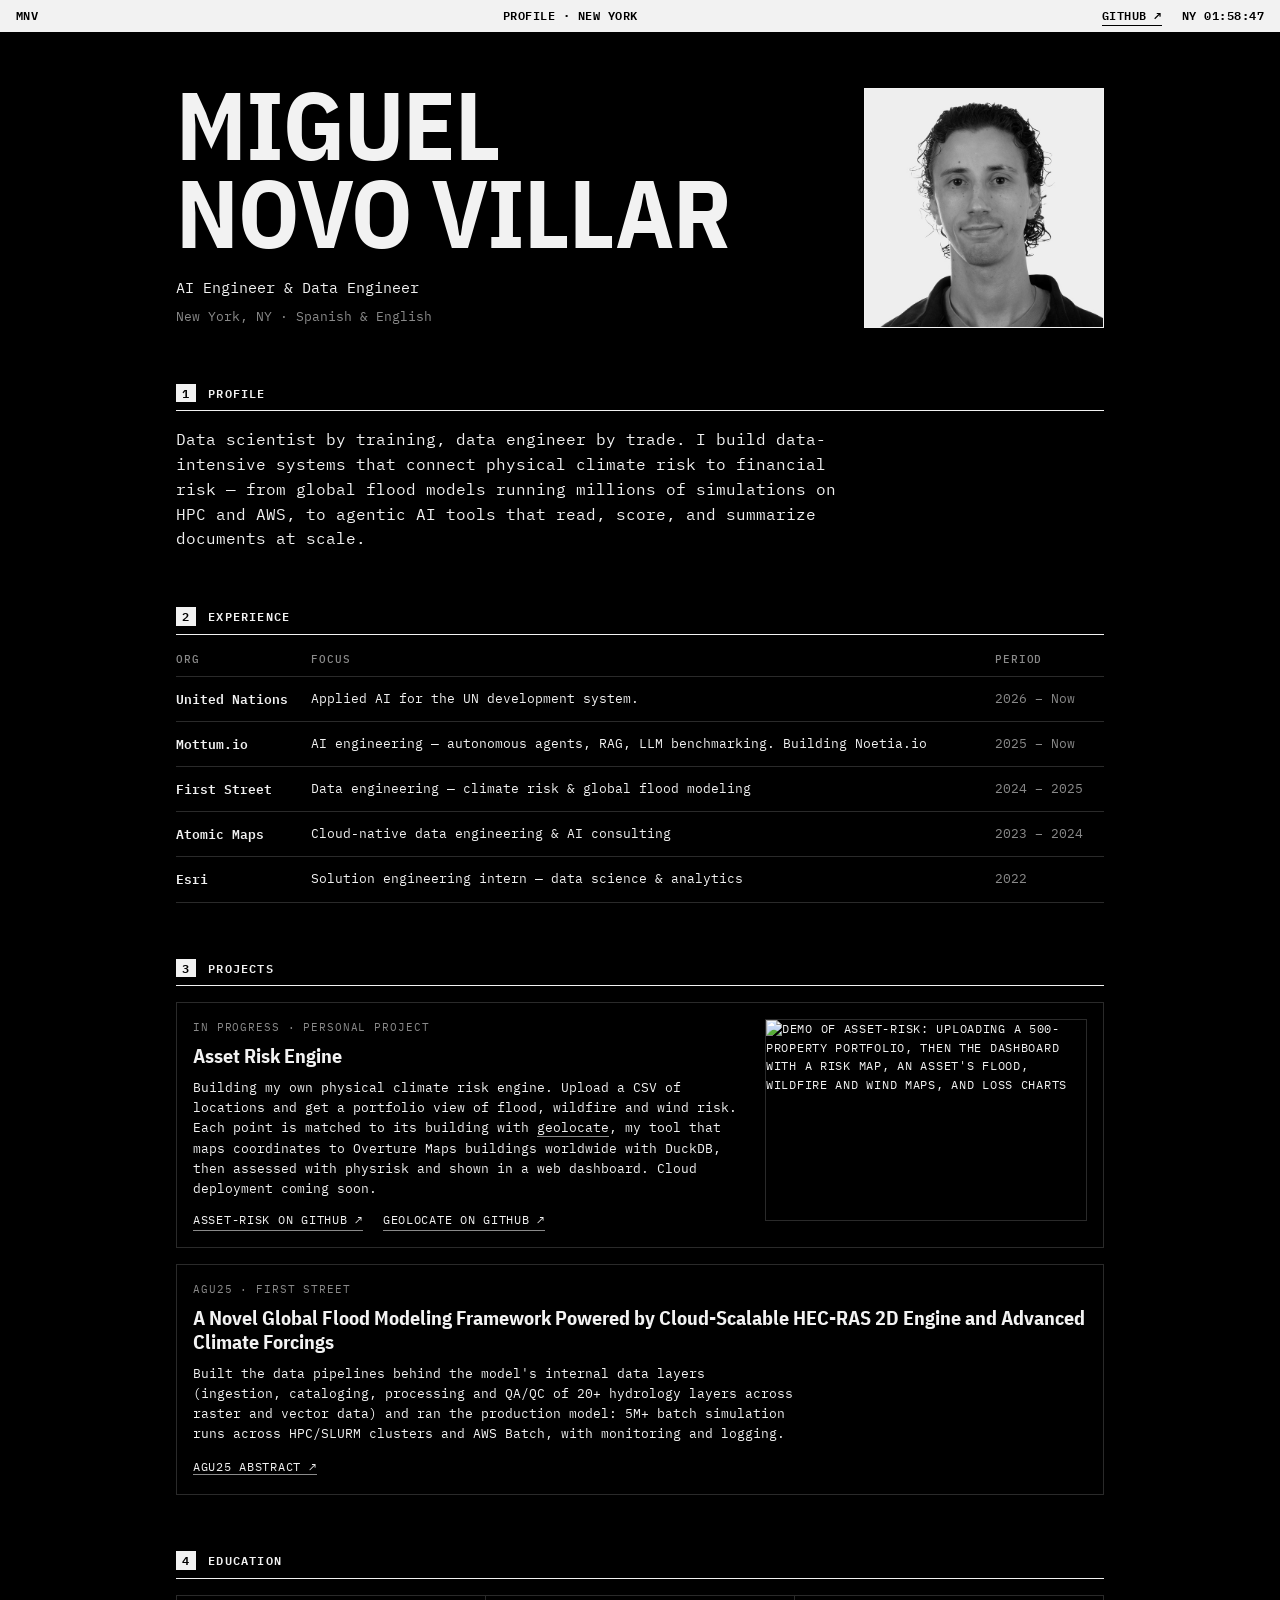
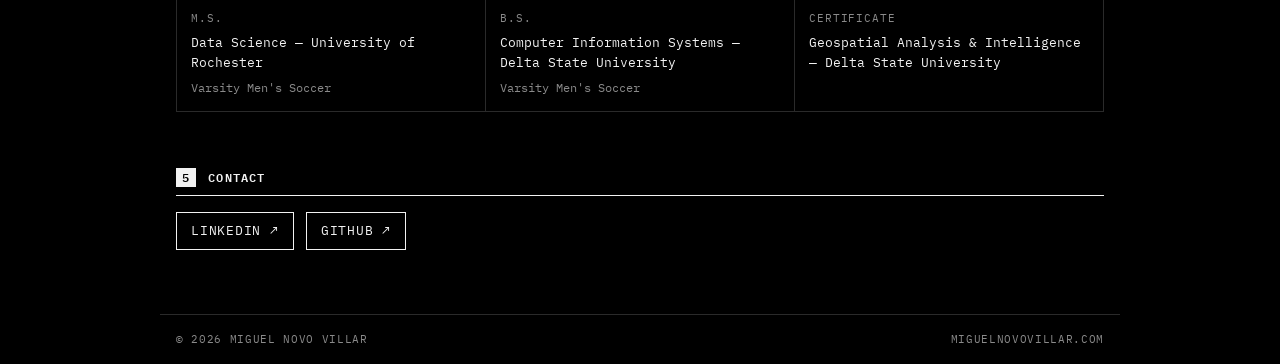
==== index.html @ 139afb35 "Enlarge demo GIF 15%, restore title size Co-Authored-By: Claude Opus 5.5 <noreply@anthropic.com>" ====
<!doctype html>
<html lang="en">
<head>
<meta charset="utf-8">
<meta name="viewport" content="width=device-width, initial-scale=1">
<title>Miguel Novo Villar</title>
<meta name="description" content="Miguel Novo Villar — AI & geospatial data engineer in New York. Climate risk, data-intensive systems, and agentic AI.">
<link rel="preconnect" href="https://fonts.googleapis.com">
<link rel="preconnect" href="https://fonts.gstatic.com" crossorigin>
<link href="https://fonts.googleapis.com/css2?family=IBM+Plex+Mono:wght@400;500;600&family=IBM+Plex+Sans+Condensed:wght@500;700&display=swap" rel="stylesheet">
<style>
  :root {
    --bg: #000;
    --fg: #f2f2f2;
    --dim: #8a8a8a;
    --line: #2a2a2a;
    --accent: #ffffff;      /* set to #fb8b1e for Bloomberg amber */
    --up: #ffffff;
    --mono: "IBM Plex Mono", ui-monospace, Menlo, Consolas, monospace;
    --sans: "IBM Plex Sans Condensed", "Arial Narrow", Arial, sans-serif;
  }
  * { box-sizing: border-box; }
  html, body { margin: 0; background: var(--bg); color: var(--fg); }
  body { font-family: var(--mono); font-size: 14px; line-height: 1.55; -webkit-font-smoothing: antialiased; }
  a { color: var(--fg); text-decoration: none; border-bottom: 1px solid var(--dim); }
  a:hover { background: var(--fg); color: var(--bg); border-color: var(--fg); }

  /* top status bar */
  .bar { display: flex; justify-content: space-between; gap: 16px; padding: 6px 16px;
         background: var(--fg); color: var(--bg); font-size: 12px; font-weight: 600;
         letter-spacing: .04em; text-transform: uppercase; }
  .bar-r { display: flex; gap: 20px; }
  #clock { font-variant-numeric: tabular-nums; }
  .bar a { color: var(--bg); border-bottom-color: var(--bg); }
  .bar a:hover { background: var(--bg); color: var(--fg); }


  main { max-width: 960px; margin: 0 auto; padding: 48px 16px 64px; }

  h1 { font-family: var(--sans); font-weight: 700; font-size: clamp(44px, 9vw, 96px);
       line-height: .92; letter-spacing: -.01em; text-transform: uppercase; margin: 0 0 20px; }
  .role { font-size: 15px; color: var(--fg); margin: 0 0 8px; }
  .loc { color: var(--dim); margin: 0; font-size: 13px; }

  .hero { display: grid; grid-template-columns: 1fr auto; gap: 32px; align-items: end; }
  .photo { display: block; width: 240px; height: 240px; object-fit: cover; border: 1px solid var(--fg); }
  @media (max-width: 640px) {
    .hero { gap: 16px; align-items: center; }
    .hero h1 { font-size: clamp(30px, 9.5vw, 44px); margin-bottom: 12px; }
    .hero .role { font-size: 13px; }
    .hero .loc { font-size: 12px; }
    .hero .photo { width: 96px; height: 96px; }
  }

  section { margin-top: 56px; }
  h2 { display: flex; align-items: baseline; gap: 12px; font-family: var(--mono); font-size: 12px;
       font-weight: 600; letter-spacing: .1em; text-transform: uppercase; margin: 0 0 16px;
       padding-bottom: 8px; border-bottom: 1px solid var(--fg); }
  h2 .n { color: var(--bg); background: var(--fg); padding: 0 6px; }

  .about p { font-size: 16px; max-width: 68ch; margin: 0 0 14px; }

  table { width: 100%; border-collapse: collapse; font-size: 13px; }
  th { text-align: left; color: var(--dim); font-weight: 500; font-size: 11px; letter-spacing: .08em;
       text-transform: uppercase; padding: 0 12px 8px 0; border-bottom: 1px solid var(--line); }
  td { padding: 12px 12px 12px 0; border-bottom: 1px solid var(--line); vertical-align: top; }
  td.org { font-weight: 600; white-space: nowrap; }
  td.dt { color: var(--dim); white-space: nowrap; font-variant-numeric: tabular-nums; }
  tr:hover td { background: #111; }

  .grid { display: grid; grid-template-columns: repeat(auto-fit, minmax(200px, 1fr)); gap: 1px;
          background: var(--line); border: 1px solid var(--line); }
  .cell { background: var(--bg); padding: 14px; }
  .cell .k { color: var(--dim); font-size: 11px; letter-spacing: .08em; text-transform: uppercase; margin-bottom: 6px; }
  .cell .v { font-size: 13px; }
  .cell .x { color: var(--dim); font-size: 12px; margin-top: 6px; }

  .proj { border: 1px solid var(--line); padding: 16px; }
  .proj .k { color: var(--dim); font-size: 11px; letter-spacing: .08em; text-transform: uppercase; margin-bottom: 8px; }
  .proj h3 { font-family: var(--sans); font-weight: 700; font-size: 20px; line-height: 1.2; margin: 0 0 10px; }
  .proj p { font-size: 13px; margin: 0 0 12px; max-width: 75ch; }
  .proj + .proj { margin-top: 16px; }
  .proj > a, .plinks a { font-size: 12px; text-transform: uppercase; letter-spacing: .06em; }
  .plinks { display: flex; flex-wrap: wrap; gap: 8px 20px; }
  .proj-media { display: grid; grid-template-columns: 1fr 322px; gap: 20px; align-items: start; }
  .proj .demo, .proj .demo:hover { border: 0; background: none; }
  .proj img { display: block; width: 100%; height: auto; border: 1px solid var(--line); }
  @media (max-width: 640px) { .proj-media { grid-template-columns: 1fr; } }

  .links { display: flex; flex-wrap: wrap; gap: 12px; }
  .links a { border: 1px solid var(--fg); padding: 8px 14px; font-size: 13px; text-transform: uppercase; letter-spacing: .06em; }

  footer { border-top: 1px solid var(--line); padding: 16px; color: var(--dim); font-size: 11px;
           display: flex; justify-content: space-between; gap: 16px; flex-wrap: wrap;
           max-width: 960px; margin: 0 auto; text-transform: uppercase; letter-spacing: .06em; }

  @media (max-width: 640px) {
    .bar span.hide-sm { display: none; }
    table thead { display: none; }
    table, tbody, tr, td { display: block; width: 100%; }
    tr { border-bottom: 1px solid var(--line); padding: 10px 0; }
    td { border: 0; padding: 2px 0; }
    td.org { white-space: normal; }
  }
</style>
</head>
<body>
  <div class="bar">
    <span>MNV</span>
    <span class="hide-sm">Profile · New York</span>
    <span class="bar-r"><a href="https://github.com/mnovovil" target="_blank" rel="noopener">GitHub ↗</a><span id="clock">NY --:--:--</span></span>
  </div>

  <main>
    <header class="hero">
      <div>
        <h1>Miguel<br>Novo Villar</h1>
        <p class="role">AI Engineer &amp; Data Engineer</p>
        <p class="loc">New York, NY · Spanish &amp; English</p>
      </div>
      <img class="photo" src="photo.jpg" alt="Portrait of Miguel Novo Villar" width="640" height="640">
    </header>

    <section class="about">
      <h2><span class="n">1</span> Profile</h2>
      <p>Data scientist by training, data engineer by trade. I build data-intensive systems that connect physical climate risk to financial risk — from global flood models running millions of simulations on HPC and AWS, to agentic AI tools that read, score, and summarize documents at scale.</p>
    </section>

    <section>
      <h2><span class="n">2</span> Experience</h2>
      <table>
        <thead><tr><th>Org</th><th>Focus</th><th>Period</th></tr></thead>
        <tbody>
          <tr><td class="org">United Nations</td><td>Applied AI for the UN development system.</td><td class="dt">2026 – Now</td></tr>
          <tr><td class="org">Mottum.io</td><td>AI engineering — autonomous agents, RAG, LLM benchmarking. Building Noetia.io</td><td class="dt">2025 – Now</td></tr>
          <tr><td class="org">First Street</td><td>Data engineering — climate risk &amp; global flood modeling</td><td class="dt">2024 – 2025</td></tr>
          <tr><td class="org">Atomic Maps</td><td>Cloud-native data engineering &amp; AI consulting</td><td class="dt">2023 – 2024</td></tr>
          <tr><td class="org">Esri</td><td>Solution engineering intern — data science &amp; analytics</td><td class="dt">2022</td></tr>
        </tbody>
      </table>
    </section>

    <section>
      <h2><span class="n">3</span> Projects</h2>
      <article class="proj proj-media">
        <div>
        <div class="k">In progress · Personal project</div>
        <h3>Asset Risk Engine</h3>
        <p>Building my own physical climate risk engine. Upload a CSV of locations and get a portfolio view of flood, wildfire and wind risk. Each point is matched to its building with <a href="https://github.com/mnovovil/geolocate" target="_blank" rel="noopener">geolocate</a>, my tool that maps coordinates to Overture Maps buildings worldwide with DuckDB, then assessed with physrisk and shown in a web dashboard. Cloud deployment coming soon.</p>
        <div class="plinks">
          <a href="https://github.com/mnovovil/asset-risk" target="_blank" rel="noopener">asset-risk on GitHub ↗</a>
          <a href="https://github.com/mnovovil/geolocate" target="_blank" rel="noopener">geolocate on GitHub ↗</a>
        </div>
        </div>
        <a class="demo" href="https://github.com/mnovovil/asset-risk#readme" target="_blank" rel="noopener"><img src="https://raw.githubusercontent.com/mnovovil/asset-risk/dev/docs/assets/demo.gif" alt="Demo of asset-risk: uploading a 500-property portfolio, then the dashboard with a risk map, an asset's flood, wildfire and wind maps, and loss charts" width="960" height="600" loading="lazy"></a>
      </article>
      <article class="proj">
        <div class="k">AGU25 · First Street</div>
        <h3>A Novel Global Flood Modeling Framework Powered by Cloud-Scalable HEC-RAS 2D Engine and Advanced Climate Forcings</h3>
        <p>Built the data pipelines behind the model's internal data layers (ingestion, cataloging, processing and QA/QC of 20+ hydrology layers across raster and vector data) and ran the production model: 5M+ batch simulation runs across HPC/SLURM clusters and AWS Batch, with monitoring and logging.</p>
        <a href="https://studio.m-anage.com/agu/agu25/meetingapp.cgi/Paper/1983244" target="_blank" rel="noopener">AGU25 abstract ↗</a>
      </article>
    </section>

    <section>
      <h2><span class="n">4</span> Education</h2>
      <div class="grid">
        <div class="cell"><div class="k">M.S.</div><div class="v">Data Science — University of Rochester</div><div class="x">Varsity Men's Soccer</div></div>
        <div class="cell"><div class="k">B.S.</div><div class="v">Computer Information Systems — Delta State University</div><div class="x">Varsity Men's Soccer</div></div>
        <div class="cell"><div class="k">Certificate</div><div class="v">Geospatial Analysis &amp; Intelligence — Delta State University</div></div>
      </div>
    </section>

    <section>
      <h2><span class="n">5</span> Contact</h2>
      <div class="links">
        <a href="https://www.linkedin.com/in/miguelnovovillar/" target="_blank" rel="noopener">LinkedIn ↗</a>
        <a href="https://github.com/mnovovil" target="_blank" rel="noopener">GitHub ↗</a>
      </div>
    </section>
  </main>

  <footer>
    <span>© <span id="yr">2026</span> Miguel Novo Villar</span>
    <span>miguelnovovillar.com</span>
  </footer>

<script>
  (function () {
    var el = document.getElementById('clock');
    function tick() {
      try {
        el.textContent = 'NY ' + new Date().toLocaleTimeString('en-US', { hour12: false, timeZone: 'America/New_York' });
      } catch (e) {}
    }
    tick(); setInterval(tick, 1000);
    document.getElementById('yr').textContent = new Date().getFullYear();
  })();
</script>
</body>
</html>
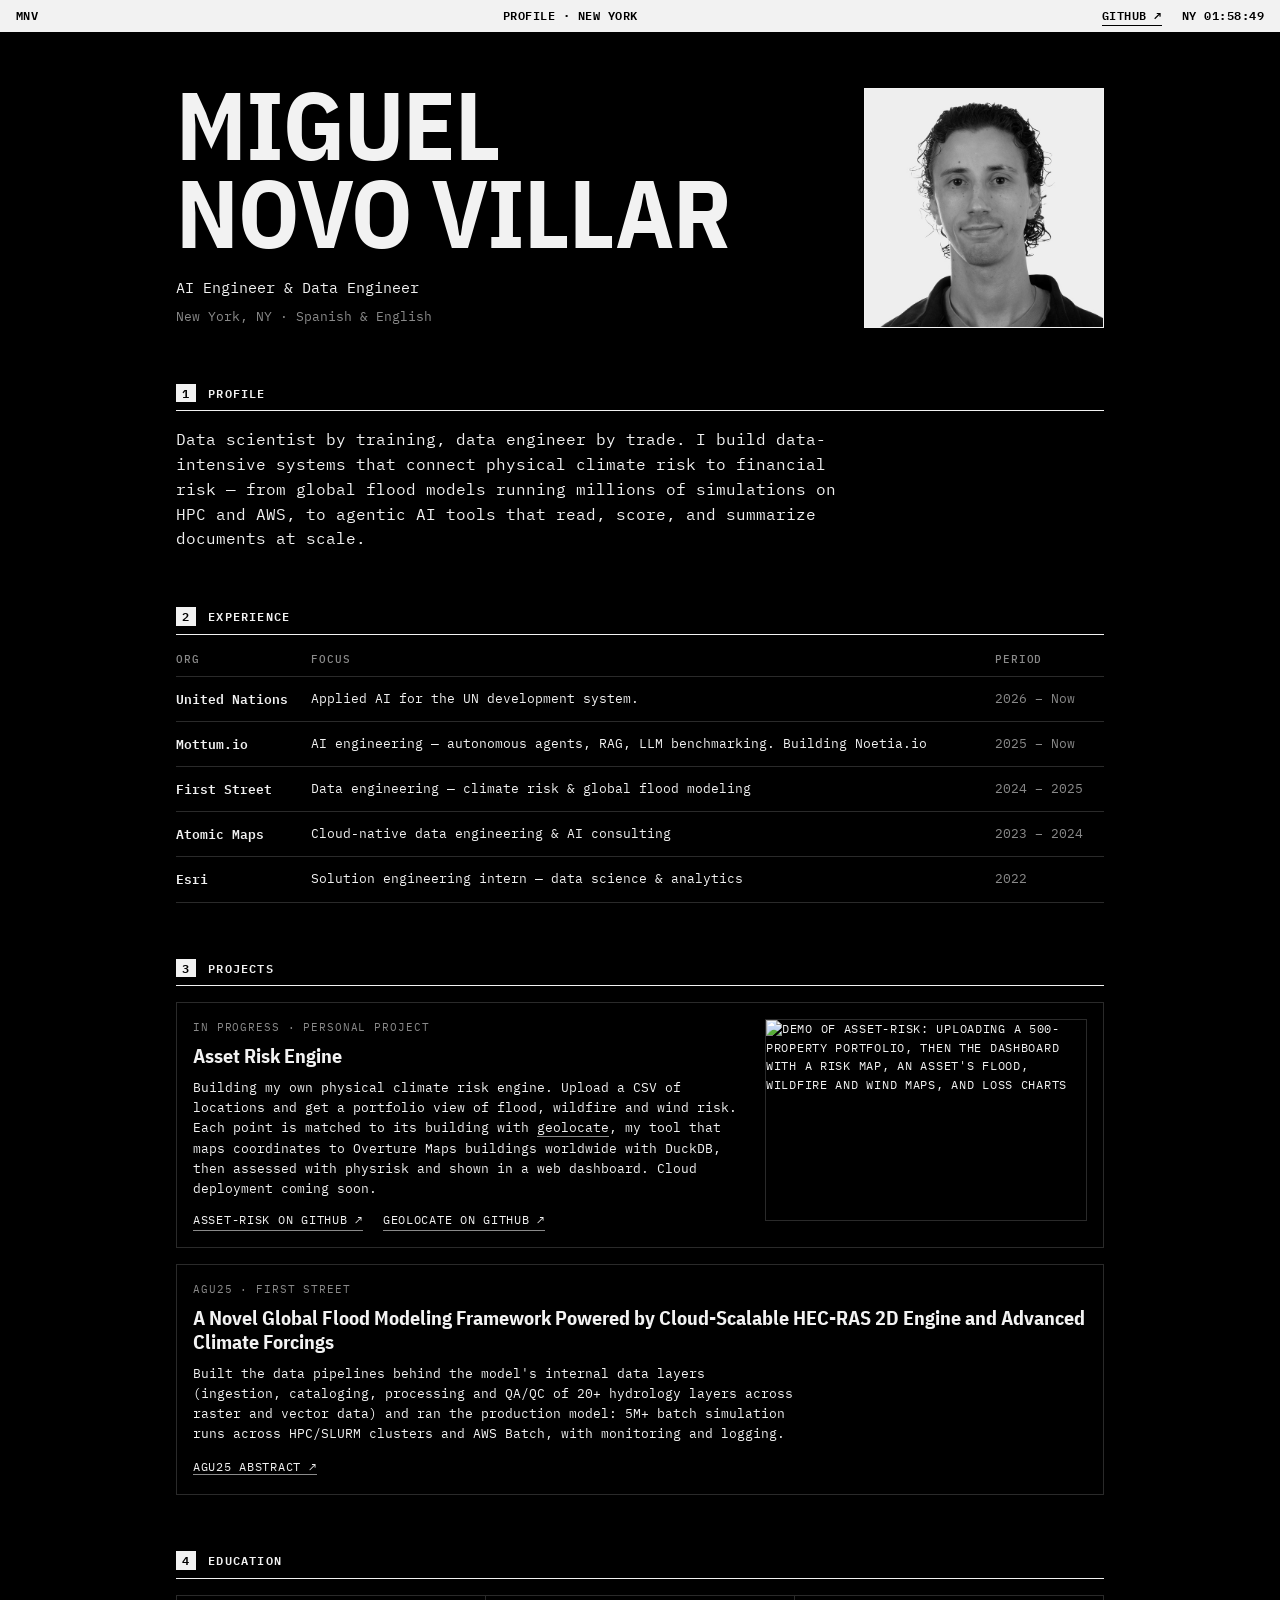
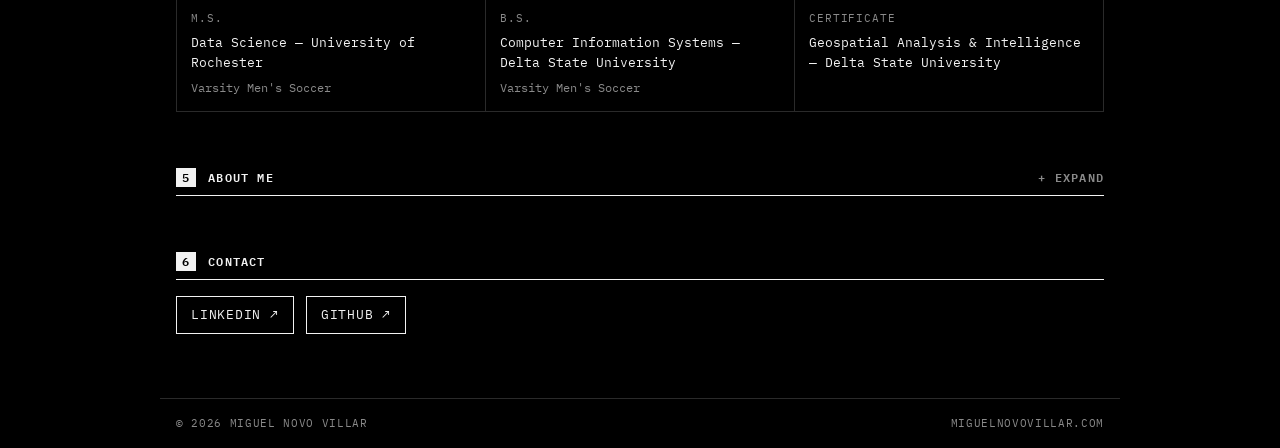
==== commit 3914c5c0: "Add collapsible About me section Co-Authored-By: Claude Opus 5.5 <noreply@anthropic.com>" ====
--- a/index.html
+++ b/index.html
@@ -87,6 +87,17 @@
   .proj img { display: block; width: 100%; height: auto; border: 1px solid var(--line); }
   @media (max-width: 640px) { .proj-media { grid-template-columns: 1fr; } }
 
+  .about-me summary { display: flex; align-items: baseline; gap: 12px; cursor: pointer; list-style: none;
+       font-size: 12px; font-weight: 600; letter-spacing: .1em; text-transform: uppercase;
+       padding-bottom: 8px; border-bottom: 1px solid var(--fg); }
+  .about-me summary::-webkit-details-marker { display: none; }
+  .about-me summary .n { color: var(--bg); background: var(--fg); padding: 0 6px; }
+  .about-me summary .tog { margin-left: auto; }
+  .about-me summary .tog::after { content: "+ Expand"; color: var(--dim); }
+  .about-me[open] summary .tog::after { content: "− Collapse"; }
+  .about-me summary:hover .tog::after { color: var(--fg); }
+  .about-me .about { padding-top: 16px; }
+
   .links { display: flex; flex-wrap: wrap; gap: 12px; }
   .links a { border: 1px solid var(--fg); padding: 8px 14px; font-size: 13px; text-transform: uppercase; letter-spacing: .06em; }
 
@@ -172,7 +183,17 @@
     </section>
 
     <section>
-      <h2><span class="n">5</span> Contact</h2>
+      <details class="about-me">
+        <summary><span class="n">5</span> About me <span class="tog" aria-hidden="true"></span></summary>
+        <div class="about">
+          <p>Off the clock I'm usually around a football (soccer) pitch or out on a run. I played varsity soccer through university, and these days I log my miles on <a href="https://www.strava.com/athletes/103364333" target="_blank" rel="noopener">Strava ↗</a>.</p>
+          <p>Geography is what pulled me into geospatial data in the first place, and geopolitics is how I like to read the news: how borders, resources and climate shape what happens where. I travel whenever I can, usually with a map open longer than necessary.</p>
+        </div>
+      </details>
+    </section>
+
+    <section>
+      <h2><span class="n">6</span> Contact</h2>
       <div class="links">
         <a href="https://www.linkedin.com/in/miguelnovovillar/" target="_blank" rel="noopener">LinkedIn ↗</a>
         <a href="https://github.com/mnovovil" target="_blank" rel="noopener">GitHub ↗</a>
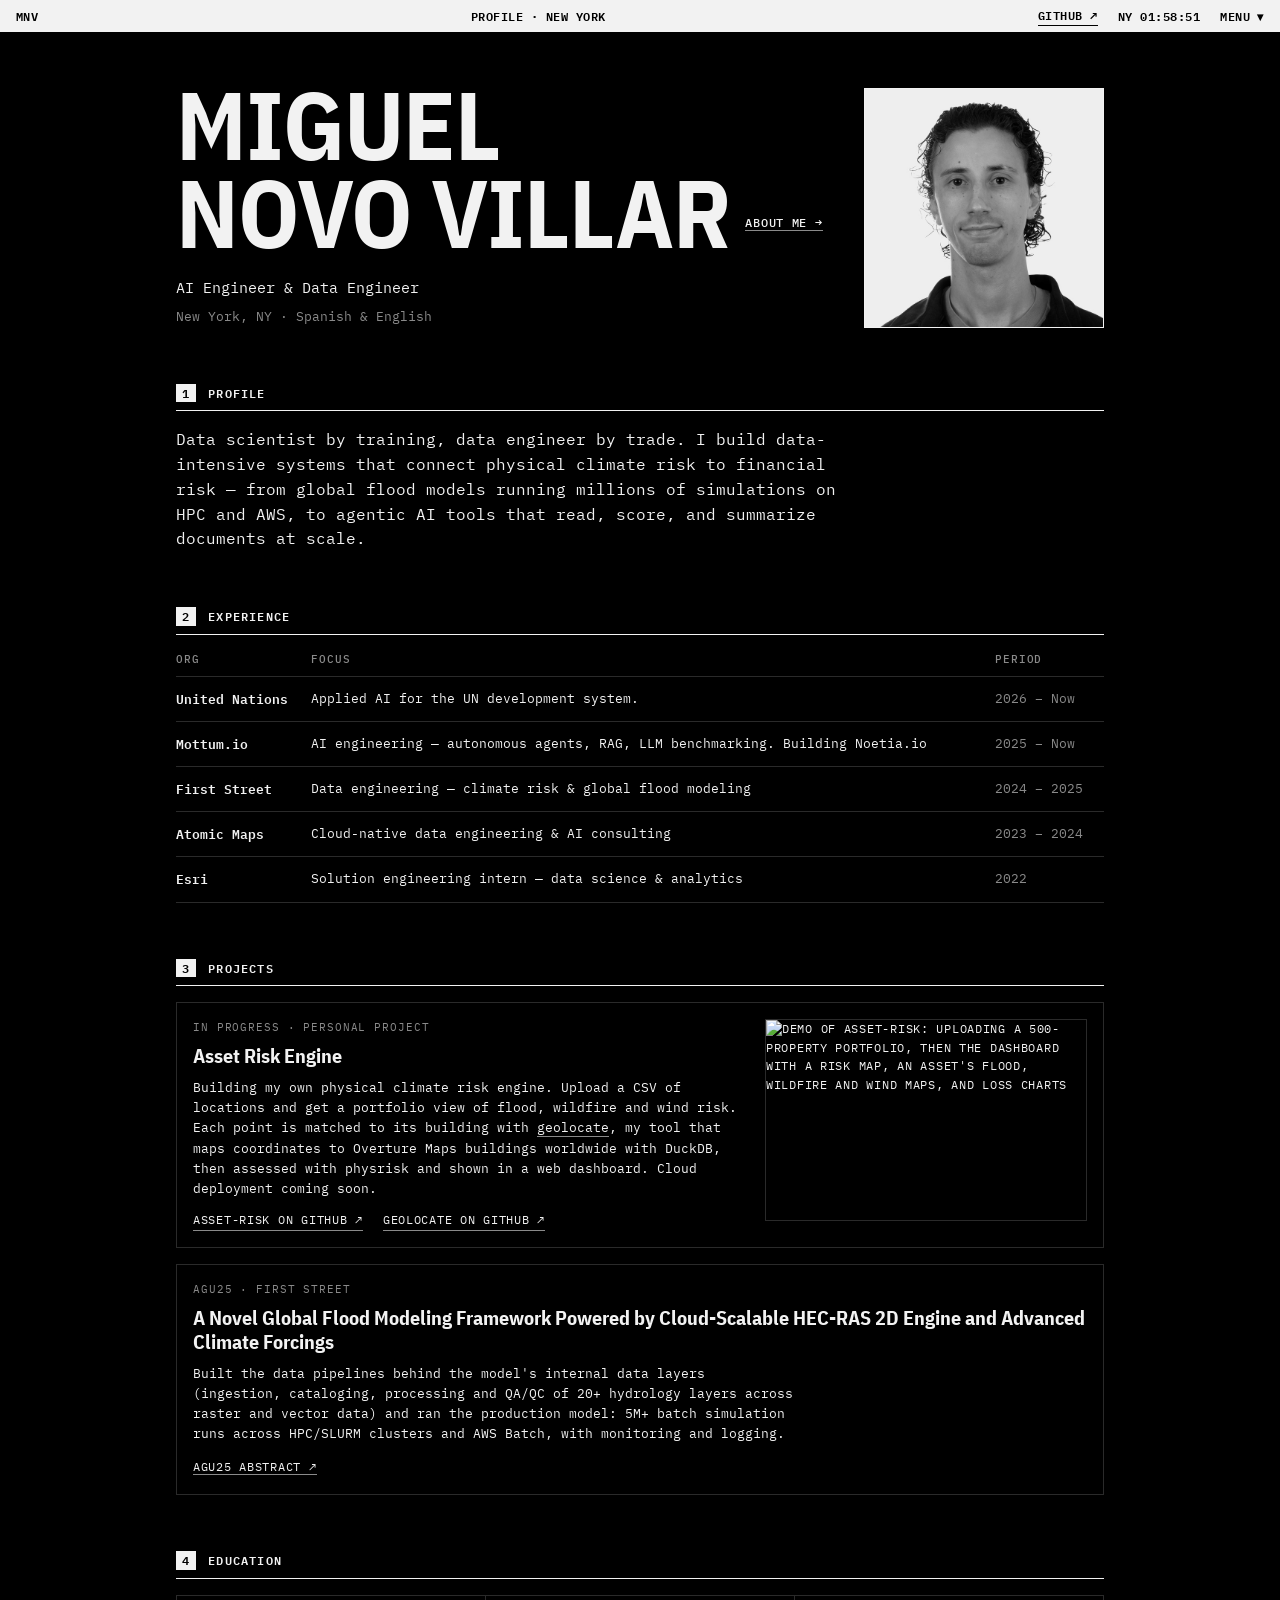
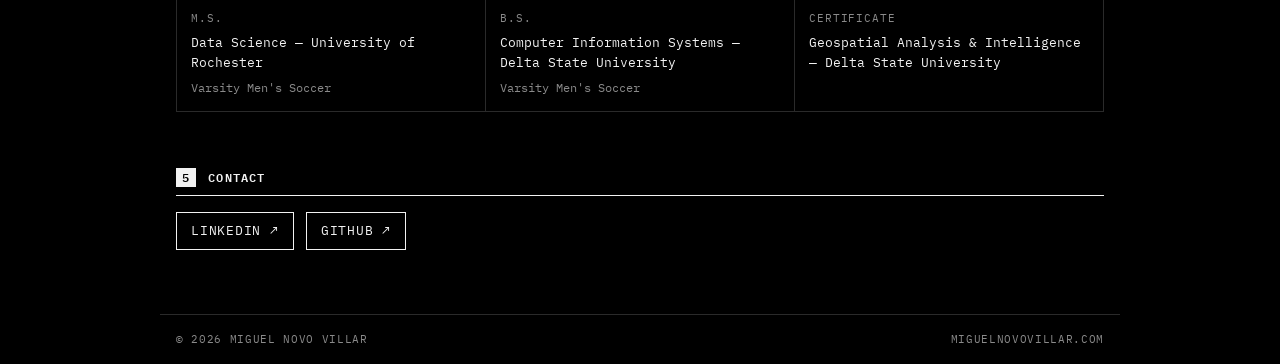
==== commit 21ebdbd2: "Move About me to its own page, add menu dropdown Co-Authored-By: Claude Opus 5.5 <noreply@anthropic." ====
--- a/index.html
+++ b/index.html
@@ -8,124 +8,31 @@
 <link rel="preconnect" href="https://fonts.googleapis.com">
 <link rel="preconnect" href="https://fonts.gstatic.com" crossorigin>
 <link href="https://fonts.googleapis.com/css2?family=IBM+Plex+Mono:wght@400;500;600&family=IBM+Plex+Sans+Condensed:wght@500;700&display=swap" rel="stylesheet">
-<style>
-  :root {
-    --bg: #000;
-    --fg: #f2f2f2;
-    --dim: #8a8a8a;
-    --line: #2a2a2a;
-    --accent: #ffffff;      /* set to #fb8b1e for Bloomberg amber */
-    --up: #ffffff;
-    --mono: "IBM Plex Mono", ui-monospace, Menlo, Consolas, monospace;
-    --sans: "IBM Plex Sans Condensed", "Arial Narrow", Arial, sans-serif;
-  }
-  * { box-sizing: border-box; }
-  html, body { margin: 0; background: var(--bg); color: var(--fg); }
-  body { font-family: var(--mono); font-size: 14px; line-height: 1.55; -webkit-font-smoothing: antialiased; }
-  a { color: var(--fg); text-decoration: none; border-bottom: 1px solid var(--dim); }
-  a:hover { background: var(--fg); color: var(--bg); border-color: var(--fg); }
-
-  /* top status bar */
-  .bar { display: flex; justify-content: space-between; gap: 16px; padding: 6px 16px;
-         background: var(--fg); color: var(--bg); font-size: 12px; font-weight: 600;
-         letter-spacing: .04em; text-transform: uppercase; }
-  .bar-r { display: flex; gap: 20px; }
-  #clock { font-variant-numeric: tabular-nums; }
-  .bar a { color: var(--bg); border-bottom-color: var(--bg); }
-  .bar a:hover { background: var(--bg); color: var(--fg); }
-
-
-  main { max-width: 960px; margin: 0 auto; padding: 48px 16px 64px; }
-
-  h1 { font-family: var(--sans); font-weight: 700; font-size: clamp(44px, 9vw, 96px);
-       line-height: .92; letter-spacing: -.01em; text-transform: uppercase; margin: 0 0 20px; }
-  .role { font-size: 15px; color: var(--fg); margin: 0 0 8px; }
-  .loc { color: var(--dim); margin: 0; font-size: 13px; }
-
-  .hero { display: grid; grid-template-columns: 1fr auto; gap: 32px; align-items: end; }
-  .photo { display: block; width: 240px; height: 240px; object-fit: cover; border: 1px solid var(--fg); }
-  @media (max-width: 640px) {
-    .hero { gap: 16px; align-items: center; }
-    .hero h1 { font-size: clamp(30px, 9.5vw, 44px); margin-bottom: 12px; }
-    .hero .role { font-size: 13px; }
-    .hero .loc { font-size: 12px; }
-    .hero .photo { width: 96px; height: 96px; }
-  }
-
-  section { margin-top: 56px; }
-  h2 { display: flex; align-items: baseline; gap: 12px; font-family: var(--mono); font-size: 12px;
-       font-weight: 600; letter-spacing: .1em; text-transform: uppercase; margin: 0 0 16px;
-       padding-bottom: 8px; border-bottom: 1px solid var(--fg); }
-  h2 .n { color: var(--bg); background: var(--fg); padding: 0 6px; }
-
-  .about p { font-size: 16px; max-width: 68ch; margin: 0 0 14px; }
-
-  table { width: 100%; border-collapse: collapse; font-size: 13px; }
-  th { text-align: left; color: var(--dim); font-weight: 500; font-size: 11px; letter-spacing: .08em;
-       text-transform: uppercase; padding: 0 12px 8px 0; border-bottom: 1px solid var(--line); }
-  td { padding: 12px 12px 12px 0; border-bottom: 1px solid var(--line); vertical-align: top; }
-  td.org { font-weight: 600; white-space: nowrap; }
-  td.dt { color: var(--dim); white-space: nowrap; font-variant-numeric: tabular-nums; }
-  tr:hover td { background: #111; }
-
-  .grid { display: grid; grid-template-columns: repeat(auto-fit, minmax(200px, 1fr)); gap: 1px;
-          background: var(--line); border: 1px solid var(--line); }
-  .cell { background: var(--bg); padding: 14px; }
-  .cell .k { color: var(--dim); font-size: 11px; letter-spacing: .08em; text-transform: uppercase; margin-bottom: 6px; }
-  .cell .v { font-size: 13px; }
-  .cell .x { color: var(--dim); font-size: 12px; margin-top: 6px; }
-
-  .proj { border: 1px solid var(--line); padding: 16px; }
-  .proj .k { color: var(--dim); font-size: 11px; letter-spacing: .08em; text-transform: uppercase; margin-bottom: 8px; }
-  .proj h3 { font-family: var(--sans); font-weight: 700; font-size: 20px; line-height: 1.2; margin: 0 0 10px; }
-  .proj p { font-size: 13px; margin: 0 0 12px; max-width: 75ch; }
-  .proj + .proj { margin-top: 16px; }
-  .proj > a, .plinks a { font-size: 12px; text-transform: uppercase; letter-spacing: .06em; }
-  .plinks { display: flex; flex-wrap: wrap; gap: 8px 20px; }
-  .proj-media { display: grid; grid-template-columns: 1fr 322px; gap: 20px; align-items: start; }
-  .proj .demo, .proj .demo:hover { border: 0; background: none; }
-  .proj img { display: block; width: 100%; height: auto; border: 1px solid var(--line); }
-  @media (max-width: 640px) { .proj-media { grid-template-columns: 1fr; } }
-
-  .about-me summary { display: flex; align-items: baseline; gap: 12px; cursor: pointer; list-style: none;
-       font-size: 12px; font-weight: 600; letter-spacing: .1em; text-transform: uppercase;
-       padding-bottom: 8px; border-bottom: 1px solid var(--fg); }
-  .about-me summary::-webkit-details-marker { display: none; }
-  .about-me summary .n { color: var(--bg); background: var(--fg); padding: 0 6px; }
-  .about-me summary .tog { margin-left: auto; }
-  .about-me summary .tog::after { content: "+ Expand"; color: var(--dim); }
-  .about-me[open] summary .tog::after { content: "− Collapse"; }
-  .about-me summary:hover .tog::after { color: var(--fg); }
-  .about-me .about { padding-top: 16px; }
-
-  .links { display: flex; flex-wrap: wrap; gap: 12px; }
-  .links a { border: 1px solid var(--fg); padding: 8px 14px; font-size: 13px; text-transform: uppercase; letter-spacing: .06em; }
-
-  footer { border-top: 1px solid var(--line); padding: 16px; color: var(--dim); font-size: 11px;
-           display: flex; justify-content: space-between; gap: 16px; flex-wrap: wrap;
-           max-width: 960px; margin: 0 auto; text-transform: uppercase; letter-spacing: .06em; }
-
-  @media (max-width: 640px) {
-    .bar span.hide-sm { display: none; }
-    table thead { display: none; }
-    table, tbody, tr, td { display: block; width: 100%; }
-    tr { border-bottom: 1px solid var(--line); padding: 10px 0; }
-    td { border: 0; padding: 2px 0; }
-    td.org { white-space: normal; }
-  }
-</style>
+<link rel="stylesheet" href="/style.css">
 </head>
 <body>
   <div class="bar">
-    <span>MNV</span>
+    <a class="home" href="/">MNV</a>
     <span class="hide-sm">Profile · New York</span>
-    <span class="bar-r"><a href="https://github.com/mnovovil" target="_blank" rel="noopener">GitHub ↗</a><span id="clock">NY --:--:--</span></span>
+    <span class="bar-r">
+      <a href="https://github.com/mnovovil" target="_blank" rel="noopener">GitHub ↗</a>
+      <span id="clock">NY --:--:--</span>
+      <details class="menu">
+        <summary>Menu</summary>
+        <nav>
+          <a href="/" aria-current="page">Home</a>
+          <a href="/about">About me</a>
+          <a href="https://github.com/mnovovil" target="_blank" rel="noopener">GitHub ↗</a>
+          <a href="https://www.linkedin.com/in/miguelnovovillar/" target="_blank" rel="noopener">LinkedIn ↗</a>
+        </nav>
+      </details>
+    </span>
   </div>
 
   <main>
     <header class="hero">
       <div>
-        <h1>Miguel<br>Novo Villar</h1>
+        <h1>Miguel<br>Novo Villar<a class="h1-link" href="/about">About me →</a></h1>
         <p class="role">AI Engineer &amp; Data Engineer</p>
         <p class="loc">New York, NY · Spanish &amp; English</p>
       </div>
@@ -183,17 +90,7 @@
     </section>
 
     <section>
-      <details class="about-me">
-        <summary><span class="n">5</span> About me <span class="tog" aria-hidden="true"></span></summary>
-        <div class="about">
-          <p>Off the clock I'm usually around a football (soccer) pitch or out on a run. I played varsity soccer through university, and these days I log my miles on <a href="https://www.strava.com/athletes/103364333" target="_blank" rel="noopener">Strava ↗</a>.</p>
-          <p>Geography is what pulled me into geospatial data in the first place, and geopolitics is how I like to read the news: how borders, resources and climate shape what happens where. I travel whenever I can, usually with a map open longer than necessary.</p>
-        </div>
-      </details>
-    </section>
-
-    <section>
-      <h2><span class="n">6</span> Contact</h2>
+      <h2><span class="n">5</span> Contact</h2>
       <div class="links">
         <a href="https://www.linkedin.com/in/miguelnovovillar/" target="_blank" rel="noopener">LinkedIn ↗</a>
         <a href="https://github.com/mnovovil" target="_blank" rel="noopener">GitHub ↗</a>
@@ -206,17 +103,6 @@
     <span>miguelnovovillar.com</span>
   </footer>
 
-<script>
-  (function () {
-    var el = document.getElementById('clock');
-    function tick() {
-      try {
-        el.textContent = 'NY ' + new Date().toLocaleTimeString('en-US', { hour12: false, timeZone: 'America/New_York' });
-      } catch (e) {}
-    }
-    tick(); setInterval(tick, 1000);
-    document.getElementById('yr').textContent = new Date().getFullYear();
-  })();
-</script>
+<script src="/site.js"></script>
 </body>
 </html>
--- a/style.css
+++ b/style.css
@@ -0,0 +1,114 @@
+  :root {
+    --bg: #000;
+    --fg: #f2f2f2;
+    --dim: #8a8a8a;
+    --line: #2a2a2a;
+    --accent: #ffffff;      /* set to #fb8b1e for Bloomberg amber */
+    --up: #ffffff;
+    --mono: "IBM Plex Mono", ui-monospace, Menlo, Consolas, monospace;
+    --sans: "IBM Plex Sans Condensed", "Arial Narrow", Arial, sans-serif;
+  }
+  * { box-sizing: border-box; }
+  html, body { margin: 0; background: var(--bg); color: var(--fg); }
+  body { font-family: var(--mono); font-size: 14px; line-height: 1.55; -webkit-font-smoothing: antialiased; }
+  a { color: var(--fg); text-decoration: none; border-bottom: 1px solid var(--dim); }
+  a:hover { background: var(--fg); color: var(--bg); border-color: var(--fg); }
+
+  /* top status bar */
+  .bar { display: flex; justify-content: space-between; gap: 16px; padding: 6px 16px;
+         background: var(--fg); color: var(--bg); font-size: 12px; font-weight: 600;
+         letter-spacing: .04em; text-transform: uppercase; }
+  .bar-r { display: flex; gap: 20px; }
+  #clock { font-variant-numeric: tabular-nums; }
+  .bar a { color: var(--bg); border-bottom-color: var(--bg); }
+  .bar a:hover { background: var(--bg); color: var(--fg); }
+  .bar { position: relative; z-index: 10; align-items: center; }
+  .bar .home { border: 0; }
+  .bar-r { align-items: center; }
+
+  /* dropdown menu */
+  .menu { position: relative; }
+  .menu summary { list-style: none; cursor: pointer; user-select: none; }
+  .menu summary::-webkit-details-marker { display: none; }
+  .menu summary::after { content: " ▾"; }
+  .menu[open] summary::after { content: " ▴"; }
+  .menu nav { position: absolute; right: -16px; top: calc(100% + 6px); min-width: 180px;
+              background: var(--bg); border: 1px solid var(--fg); display: flex; flex-direction: column; }
+  .menu nav a { color: var(--fg); border: 0; border-bottom: 1px solid var(--line); padding: 10px 14px; }
+  .menu nav a:last-child { border-bottom: 0; }
+  .menu nav a:hover { background: var(--fg); color: var(--bg); }
+  .menu nav a[aria-current] { color: var(--dim); }
+
+
+  main { max-width: 960px; margin: 0 auto; padding: 48px 16px 64px; }
+
+  h1 { font-family: var(--sans); font-weight: 700; font-size: clamp(44px, 9vw, 96px);
+       line-height: .92; letter-spacing: -.01em; text-transform: uppercase; margin: 0 0 20px; }
+  .role { font-size: 15px; color: var(--fg); margin: 0 0 8px; }
+  .loc { color: var(--dim); margin: 0; font-size: 13px; }
+  .h1-link { font-family: var(--mono); font-size: 12px; font-weight: 500; letter-spacing: .06em;
+             vertical-align: middle; margin-left: 14px; white-space: nowrap; }
+
+  .hero { display: grid; grid-template-columns: 1fr auto; gap: 32px; align-items: end; }
+  .photo { display: block; width: 240px; height: 240px; object-fit: cover; border: 1px solid var(--fg); }
+  @media (max-width: 640px) {
+    .hero { gap: 16px; align-items: center; }
+    .hero h1 { font-size: clamp(30px, 9.5vw, 44px); margin-bottom: 12px; }
+    .hero .role { font-size: 13px; }
+    .hero .loc { font-size: 12px; }
+    .hero .photo { width: 96px; height: 96px; }
+  }
+
+  section { margin-top: 56px; }
+  h2 { display: flex; align-items: baseline; gap: 12px; font-family: var(--mono); font-size: 12px;
+       font-weight: 600; letter-spacing: .1em; text-transform: uppercase; margin: 0 0 16px;
+       padding-bottom: 8px; border-bottom: 1px solid var(--fg); }
+  h2 .n { color: var(--bg); background: var(--fg); padding: 0 6px; }
+
+  .about p { font-size: 16px; max-width: 68ch; margin: 0 0 14px; }
+  .back { display: inline-block; margin-top: 24px; font-size: 12px; text-transform: uppercase; letter-spacing: .06em; }
+
+  table { width: 100%; border-collapse: collapse; font-size: 13px; }
+  th { text-align: left; color: var(--dim); font-weight: 500; font-size: 11px; letter-spacing: .08em;
+       text-transform: uppercase; padding: 0 12px 8px 0; border-bottom: 1px solid var(--line); }
+  td { padding: 12px 12px 12px 0; border-bottom: 1px solid var(--line); vertical-align: top; }
+  td.org { font-weight: 600; white-space: nowrap; }
+  td.dt { color: var(--dim); white-space: nowrap; font-variant-numeric: tabular-nums; }
+  tr:hover td { background: #111; }
+
+  .grid { display: grid; grid-template-columns: repeat(auto-fit, minmax(200px, 1fr)); gap: 1px;
+          background: var(--line); border: 1px solid var(--line); }
+  .cell { background: var(--bg); padding: 14px; }
+  .cell .k { color: var(--dim); font-size: 11px; letter-spacing: .08em; text-transform: uppercase; margin-bottom: 6px; }
+  .cell .v { font-size: 13px; }
+  .cell .x { color: var(--dim); font-size: 12px; margin-top: 6px; }
+
+  .proj { border: 1px solid var(--line); padding: 16px; }
+  .proj .k { color: var(--dim); font-size: 11px; letter-spacing: .08em; text-transform: uppercase; margin-bottom: 8px; }
+  .proj h3 { font-family: var(--sans); font-weight: 700; font-size: 20px; line-height: 1.2; margin: 0 0 10px; }
+  .proj p { font-size: 13px; margin: 0 0 12px; max-width: 75ch; }
+  .proj + .proj { margin-top: 16px; }
+  .proj > a, .plinks a { font-size: 12px; text-transform: uppercase; letter-spacing: .06em; }
+  .plinks { display: flex; flex-wrap: wrap; gap: 8px 20px; }
+  .proj-media { display: grid; grid-template-columns: 1fr 322px; gap: 20px; align-items: start; }
+  .proj .demo, .proj .demo:hover { border: 0; background: none; }
+  .proj img { display: block; width: 100%; height: auto; border: 1px solid var(--line); }
+  @media (max-width: 640px) { .proj-media { grid-template-columns: 1fr; } }
+
+  .links { display: flex; flex-wrap: wrap; gap: 12px; }
+  .links a { border: 1px solid var(--fg); padding: 8px 14px; font-size: 13px; text-transform: uppercase; letter-spacing: .06em; }
+
+  footer { border-top: 1px solid var(--line); padding: 16px; color: var(--dim); font-size: 11px;
+           display: flex; justify-content: space-between; gap: 16px; flex-wrap: wrap;
+           max-width: 960px; margin: 0 auto; text-transform: uppercase; letter-spacing: .06em; }
+
+  @media (max-width: 640px) {
+    .bar span.hide-sm { display: none; }
+    .bar-r { gap: 12px; }
+    .h1-link { display: block; margin: 8px 0 0; }
+    table thead { display: none; }
+    table, tbody, tr, td { display: block; width: 100%; }
+    tr { border-bottom: 1px solid var(--line); padding: 10px 0; }
+    td { border: 0; padding: 2px 0; }
+    td.org { white-space: normal; }
+  }
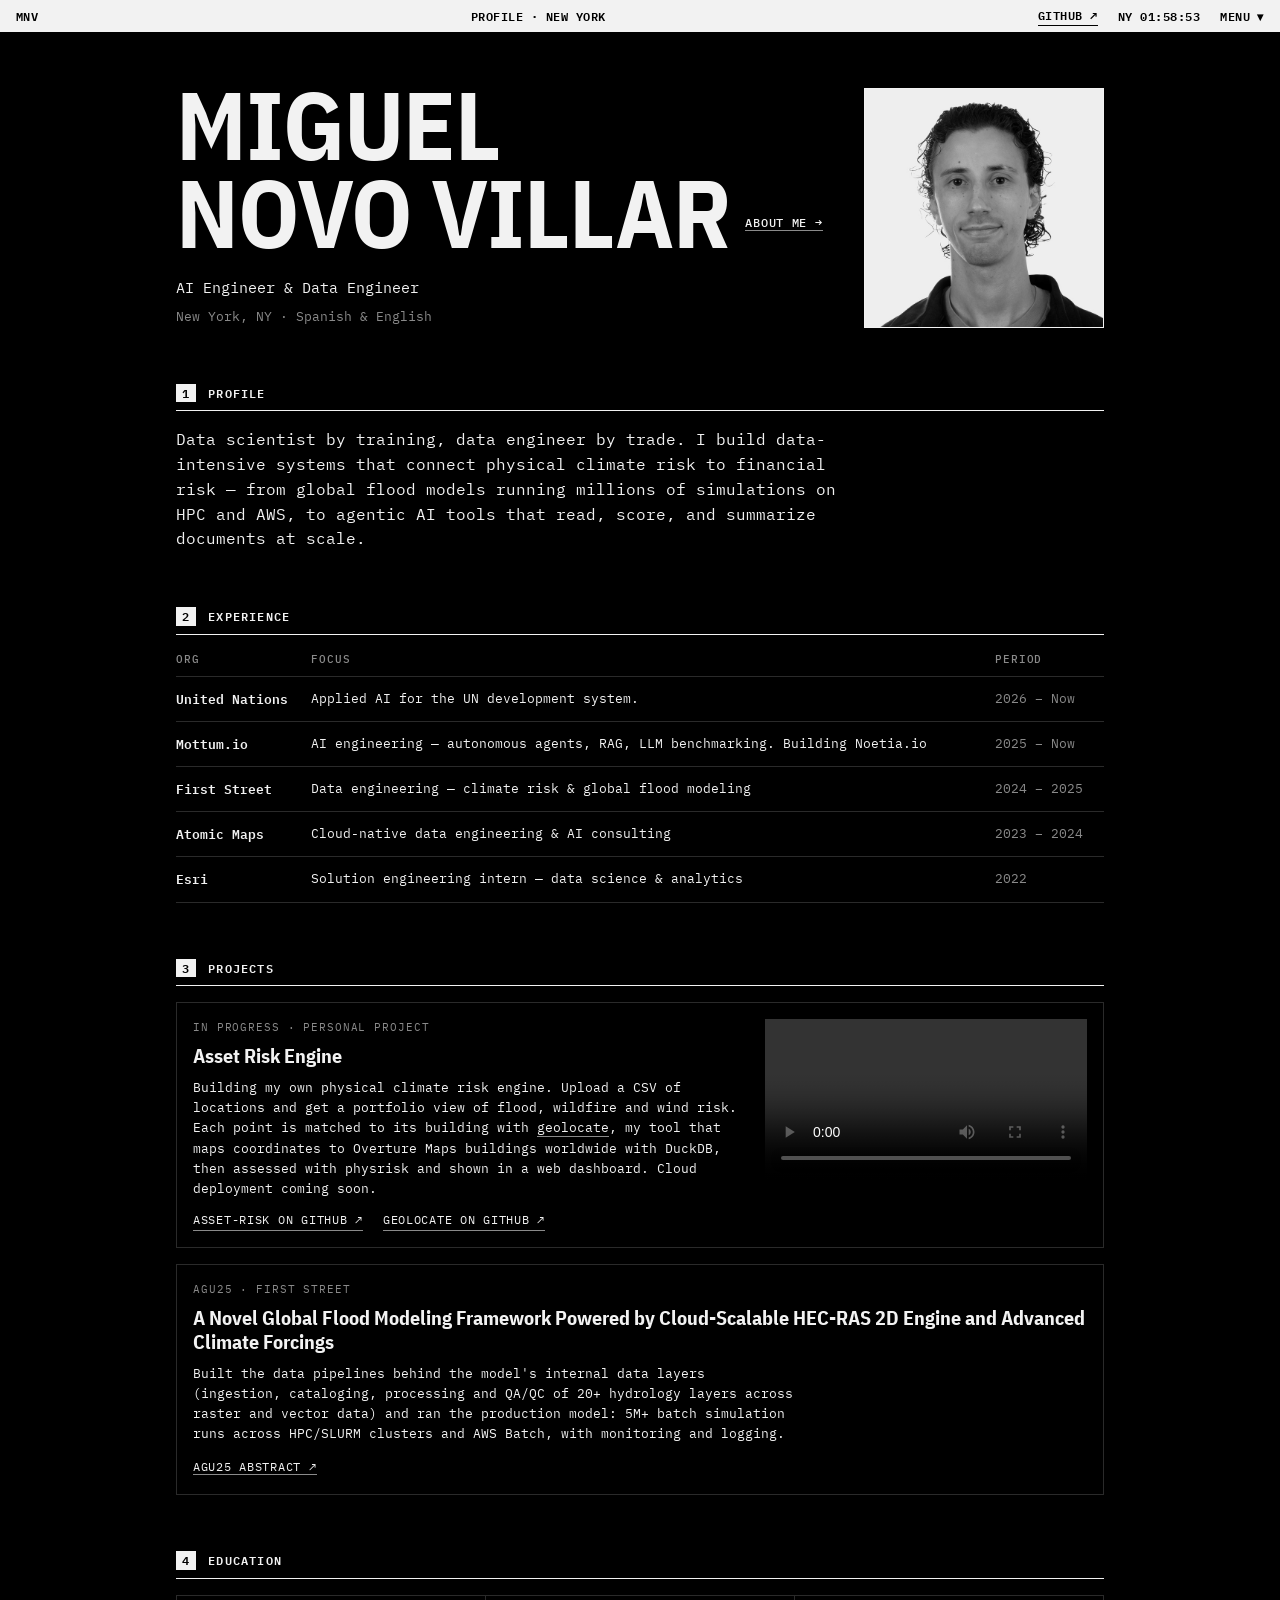
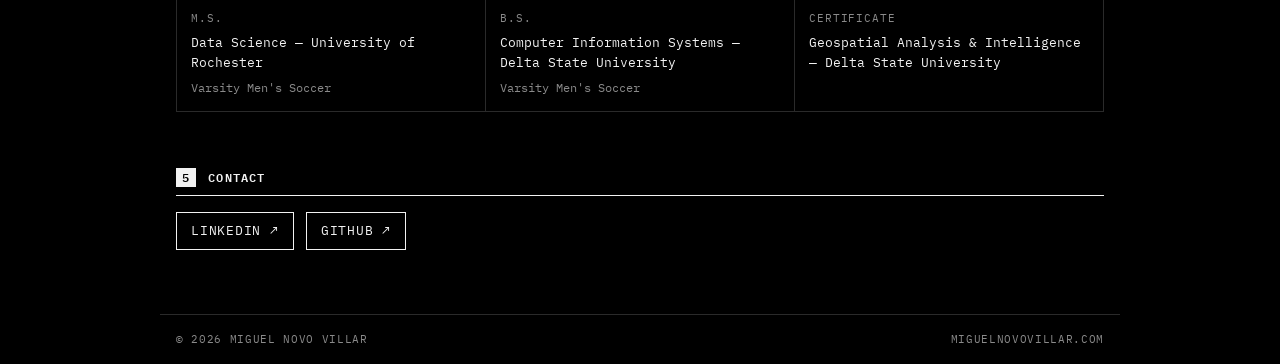
==== commit ec09bf13: "Show the asset-risk narrated demo video instead of the GIF Co-Authored-By: Claude Opus 5.5 <noreply@" ====
--- a/index.html
+++ b/index.html
@@ -70,7 +70,7 @@
           <a href="https://github.com/mnovovil/geolocate" target="_blank" rel="noopener">geolocate on GitHub ↗</a>
         </div>
         </div>
-        <a class="demo" href="https://github.com/mnovovil/asset-risk#readme" target="_blank" rel="noopener"><img src="https://raw.githubusercontent.com/mnovovil/asset-risk/dev/docs/assets/demo.gif" alt="Demo of asset-risk: uploading a 500-property portfolio, then the dashboard with a risk map, an asset's flood, wildfire and wind maps, and loss charts" width="960" height="600" loading="lazy"></a>
+        <video class="demo" src="https://github.com/user-attachments/assets/97d704e0-aa61-42ec-8060-1aaca6f5165f" controls preload="metadata" playsinline width="1920" height="1080" aria-label="Narrated 60-second demo of asset-risk: uploading a 500-property portfolio, then the dashboard with a risk map, an asset's flood, wildfire and wind maps, and loss charts"></video>
       </article>
       <article class="proj">
         <div class="k">AGU25 · First Street</div>
--- a/style.css
+++ b/style.css
@@ -92,7 +92,7 @@
   .plinks { display: flex; flex-wrap: wrap; gap: 8px 20px; }
   .proj-media { display: grid; grid-template-columns: 1fr 322px; gap: 20px; align-items: start; }
   .proj .demo, .proj .demo:hover { border: 0; background: none; }
-  .proj img { display: block; width: 100%; height: auto; border: 1px solid var(--line); }
+  .proj img, .proj video { display: block; width: 100%; height: auto; border: 1px solid var(--line); }
   @media (max-width: 640px) { .proj-media { grid-template-columns: 1fr; } }
 
   .links { display: flex; flex-wrap: wrap; gap: 12px; }
@@ -105,7 +105,7 @@
   @media (max-width: 640px) {
     .bar span.hide-sm { display: none; }
     .bar-r { gap: 12px; }
-    .h1-link { display: block; margin: 8px 0 0; }
+    .h1-link { display: table; margin: 8px 0 0; }
     table thead { display: none; }
     table, tbody, tr, td { display: block; width: 100%; }
     tr { border-bottom: 1px solid var(--line); padding: 10px 0; }
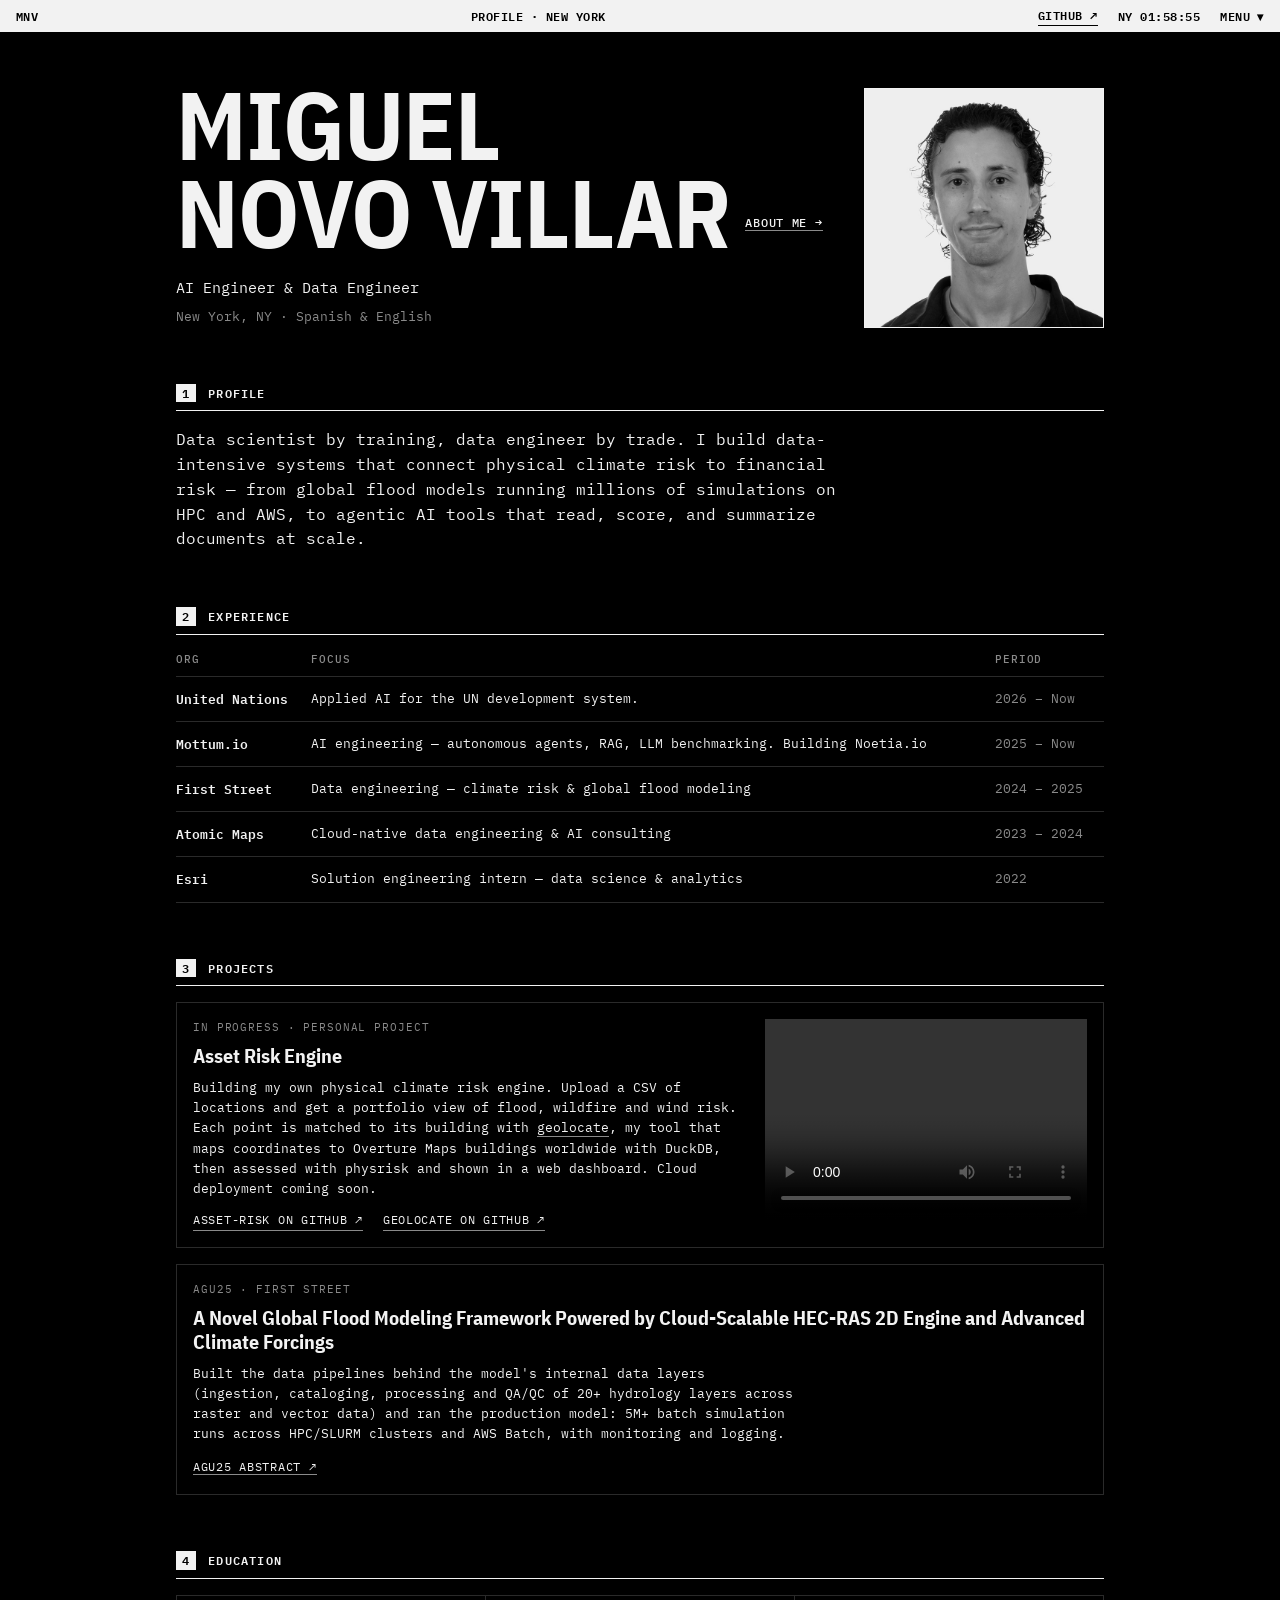
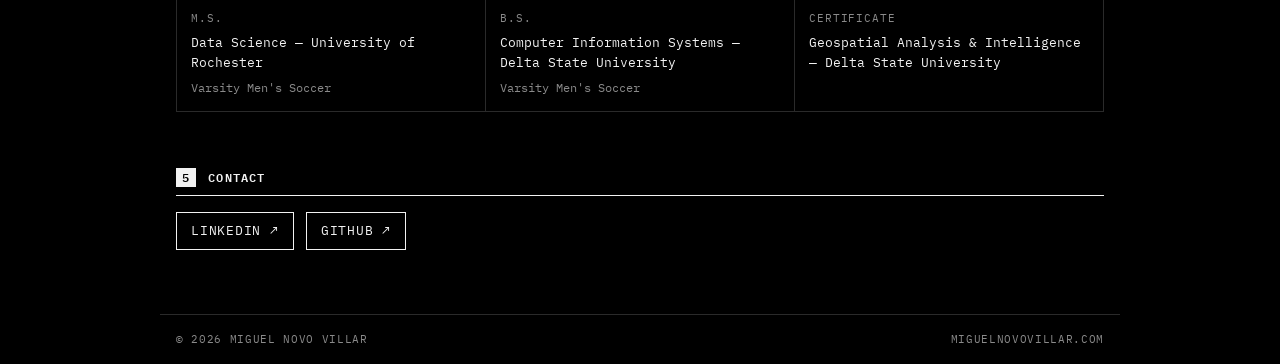
==== commit ad9f1439: "Fit the demo video to the GIF's old size and bust the stylesheet cache The video's 1920x1080 attribu" ====
--- a/index.html
+++ b/index.html
@@ -8,7 +8,7 @@
 <link rel="preconnect" href="https://fonts.googleapis.com">
 <link rel="preconnect" href="https://fonts.gstatic.com" crossorigin>
 <link href="https://fonts.googleapis.com/css2?family=IBM+Plex+Mono:wght@400;500;600&family=IBM+Plex+Sans+Condensed:wght@500;700&display=swap" rel="stylesheet">
-<link rel="stylesheet" href="/style.css">
+<link rel="stylesheet" href="/style.css?v=2">
 </head>
 <body>
   <div class="bar">
@@ -70,7 +70,7 @@
           <a href="https://github.com/mnovovil/geolocate" target="_blank" rel="noopener">geolocate on GitHub ↗</a>
         </div>
         </div>
-        <video class="demo" src="https://github.com/user-attachments/assets/97d704e0-aa61-42ec-8060-1aaca6f5165f" controls preload="metadata" playsinline width="1920" height="1080" aria-label="Narrated 60-second demo of asset-risk: uploading a 500-property portfolio, then the dashboard with a risk map, an asset's flood, wildfire and wind maps, and loss charts"></video>
+        <video class="demo" src="https://github.com/user-attachments/assets/97d704e0-aa61-42ec-8060-1aaca6f5165f" controls preload="metadata" playsinline width="960" height="600" style="width:100%;height:auto;max-width:100%" aria-label="Narrated 60-second demo of asset-risk: uploading a 500-property portfolio, then the dashboard with a risk map, an asset's flood, wildfire and wind maps, and loss charts"></video>
       </article>
       <article class="proj">
         <div class="k">AGU25 · First Street</div>
--- a/style.css
+++ b/style.css
@@ -93,6 +93,7 @@
   .proj-media { display: grid; grid-template-columns: 1fr 322px; gap: 20px; align-items: start; }
   .proj .demo, .proj .demo:hover { border: 0; background: none; }
   .proj img, .proj video { display: block; width: 100%; height: auto; border: 1px solid var(--line); }
+  .proj video { aspect-ratio: 960 / 600; object-fit: contain; background: #000; min-width: 0; }
   @media (max-width: 640px) { .proj-media { grid-template-columns: 1fr; } }
 
   .links { display: flex; flex-wrap: wrap; gap: 12px; }
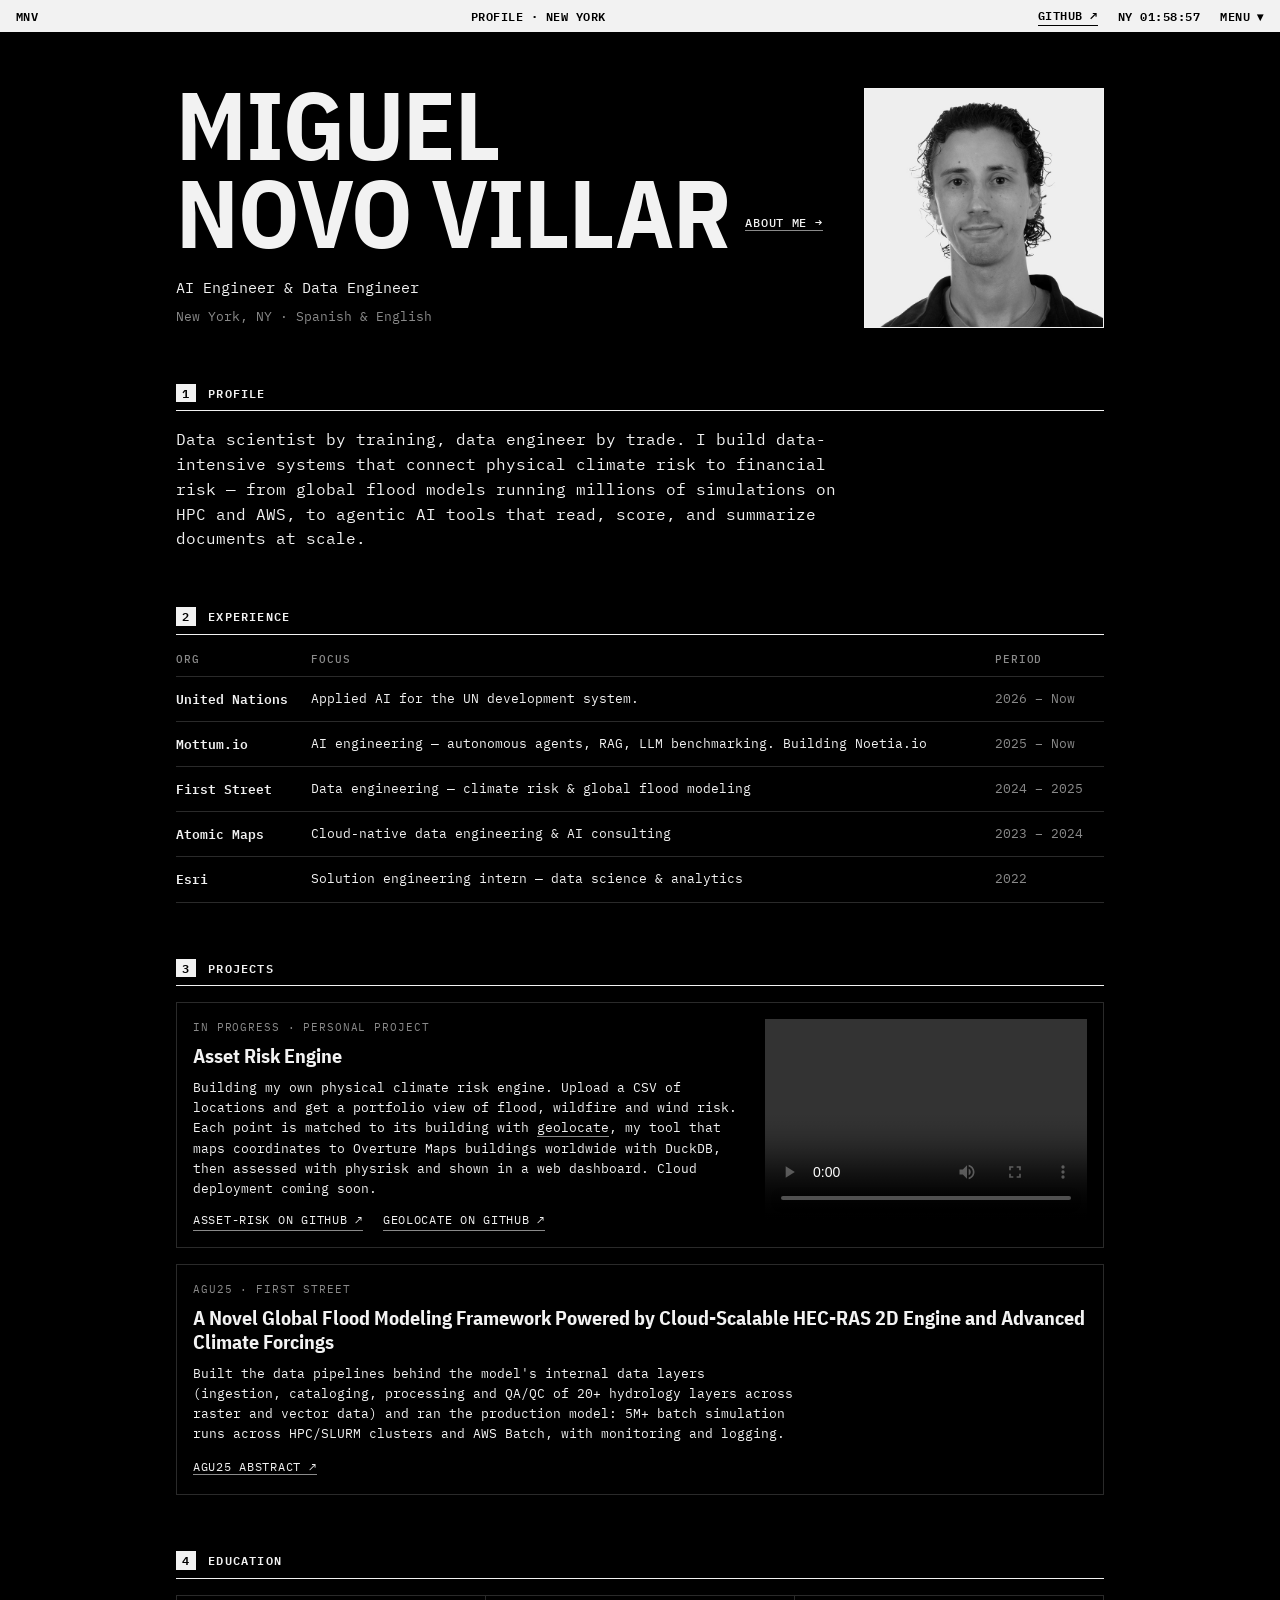
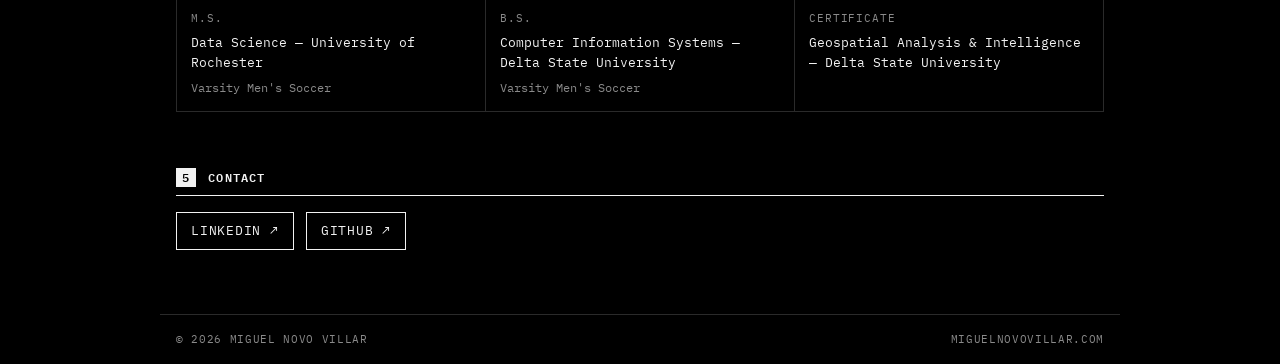
==== commit 59a05363: "Add MNV favicon and bookmark icons Co-Authored-By: Claude Opus 5.5 <noreply@anthropic.com>" ====
--- a/index.html
+++ b/index.html
@@ -8,6 +8,10 @@
 <link rel="preconnect" href="https://fonts.googleapis.com">
 <link rel="preconnect" href="https://fonts.gstatic.com" crossorigin>
 <link href="https://fonts.googleapis.com/css2?family=IBM+Plex+Mono:wght@400;500;600&family=IBM+Plex+Sans+Condensed:wght@500;700&display=swap" rel="stylesheet">
+<link rel="icon" href="/favicon.ico" sizes="any">
+<link rel="icon" href="/favicon.svg" type="image/svg+xml">
+<link rel="apple-touch-icon" href="/apple-touch-icon.png">
+<link rel="manifest" href="/site.webmanifest">
 <link rel="stylesheet" href="/style.css?v=2">
 </head>
 <body>
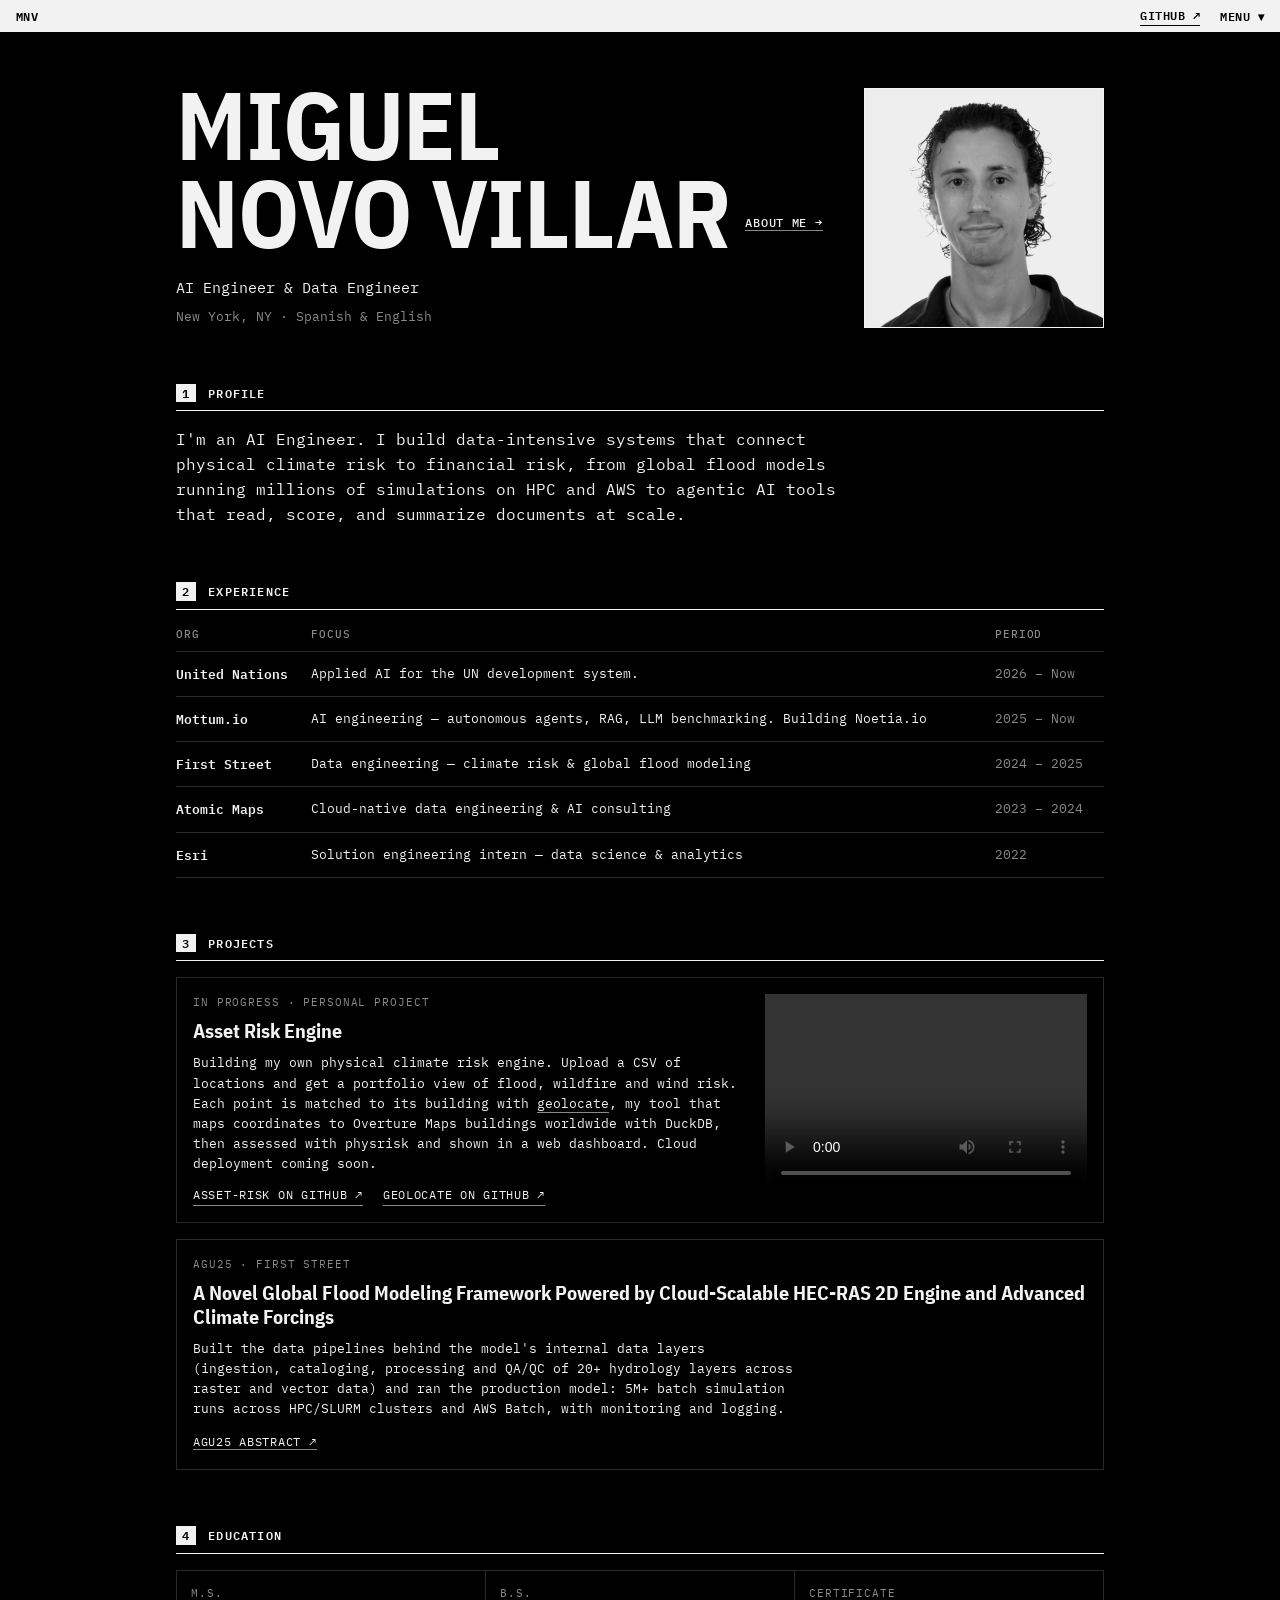
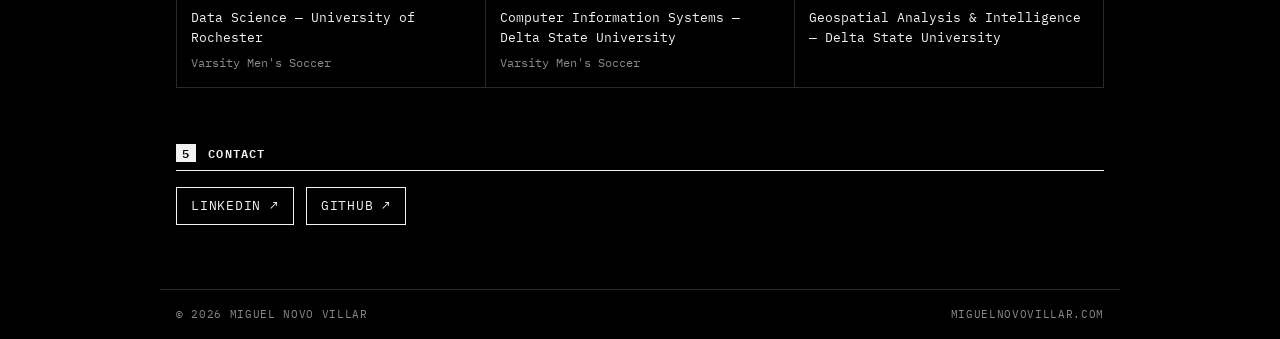
==== commit 5b030cc1: "Remove top-bar clock and location; introduce as AI Engineer Co-Authored-By: Claude Opus 5.5 <noreply" ====
--- a/index.html
+++ b/index.html
@@ -12,15 +12,13 @@
 <link rel="icon" href="/favicon.svg" type="image/svg+xml">
 <link rel="apple-touch-icon" href="/apple-touch-icon.png">
 <link rel="manifest" href="/site.webmanifest">
-<link rel="stylesheet" href="/style.css?v=2">
+<link rel="stylesheet" href="/style.css?v=3">
 </head>
 <body>
   <div class="bar">
     <a class="home" href="/">MNV</a>
-    <span class="hide-sm">Profile · New York</span>
     <span class="bar-r">
       <a href="https://github.com/mnovovil" target="_blank" rel="noopener">GitHub ↗</a>
-      <span id="clock">NY --:--:--</span>
       <details class="menu">
         <summary>Menu</summary>
         <nav>
@@ -45,7 +43,7 @@
 
     <section class="about">
       <h2><span class="n">1</span> Profile</h2>
-      <p>Data scientist by training, data engineer by trade. I build data-intensive systems that connect physical climate risk to financial risk — from global flood models running millions of simulations on HPC and AWS, to agentic AI tools that read, score, and summarize documents at scale.</p>
+      <p>I'm an AI Engineer. I build data-intensive systems that connect physical climate risk to financial risk, from global flood models running millions of simulations on HPC and AWS to agentic AI tools that read, score, and summarize documents at scale.</p>
     </section>
 
     <section>
--- a/style.css
+++ b/style.css
@@ -19,7 +19,6 @@
          background: var(--fg); color: var(--bg); font-size: 12px; font-weight: 600;
          letter-spacing: .04em; text-transform: uppercase; }
   .bar-r { display: flex; gap: 20px; }
-  #clock { font-variant-numeric: tabular-nums; }
   .bar a { color: var(--bg); border-bottom-color: var(--bg); }
   .bar a:hover { background: var(--bg); color: var(--fg); }
   .bar { position: relative; z-index: 10; align-items: center; }
@@ -104,7 +103,6 @@
            max-width: 960px; margin: 0 auto; text-transform: uppercase; letter-spacing: .06em; }
 
   @media (max-width: 640px) {
-    .bar span.hide-sm { display: none; }
     .bar-r { gap: 12px; }
     .h1-link { display: table; margin: 8px 0 0; }
     table thead { display: none; }
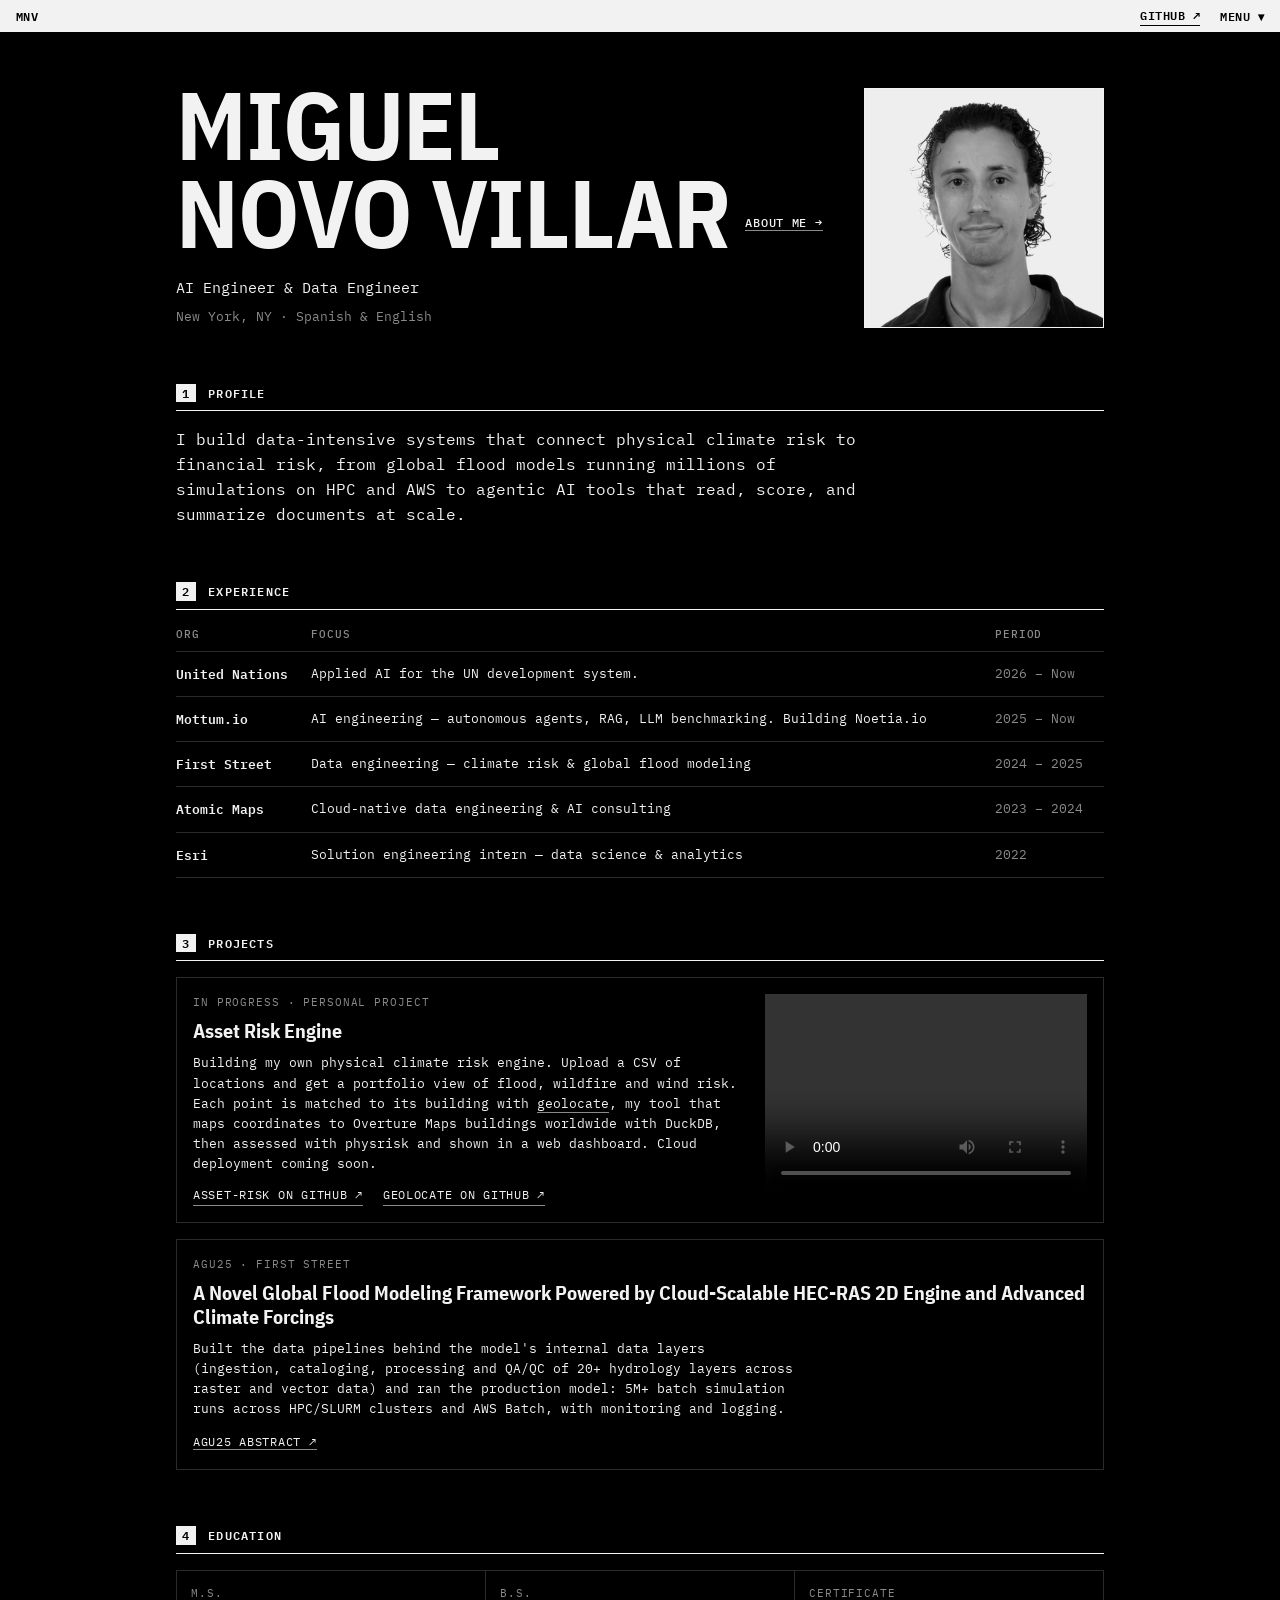
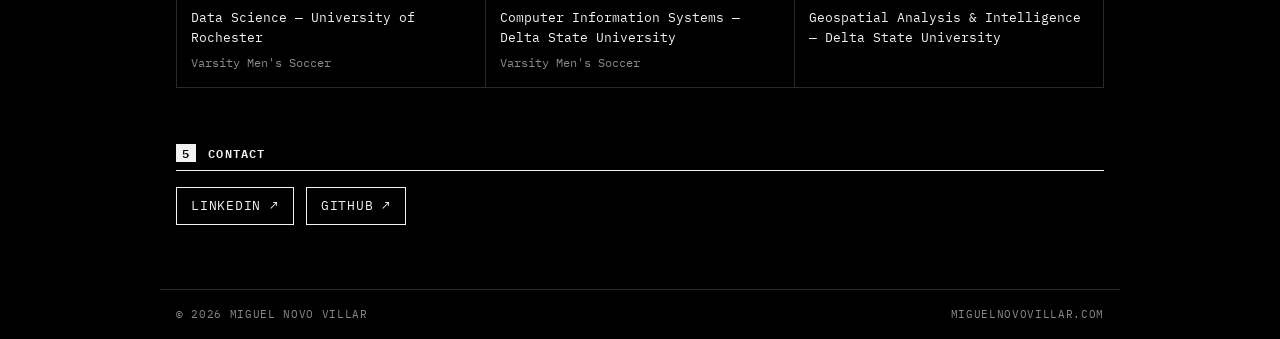
==== commit 3a3da96a: "Start the profile intro directly with what I build Co-Authored-By: Claude Opus 5.5 <noreply@anthropi" ====
--- a/index.html
+++ b/index.html
@@ -43,7 +43,7 @@
 
     <section class="about">
       <h2><span class="n">1</span> Profile</h2>
-      <p>I'm an AI Engineer. I build data-intensive systems that connect physical climate risk to financial risk, from global flood models running millions of simulations on HPC and AWS to agentic AI tools that read, score, and summarize documents at scale.</p>
+      <p>I build data-intensive systems that connect physical climate risk to financial risk, from global flood models running millions of simulations on HPC and AWS to agentic AI tools that read, score, and summarize documents at scale.</p>
     </section>
 
     <section>
